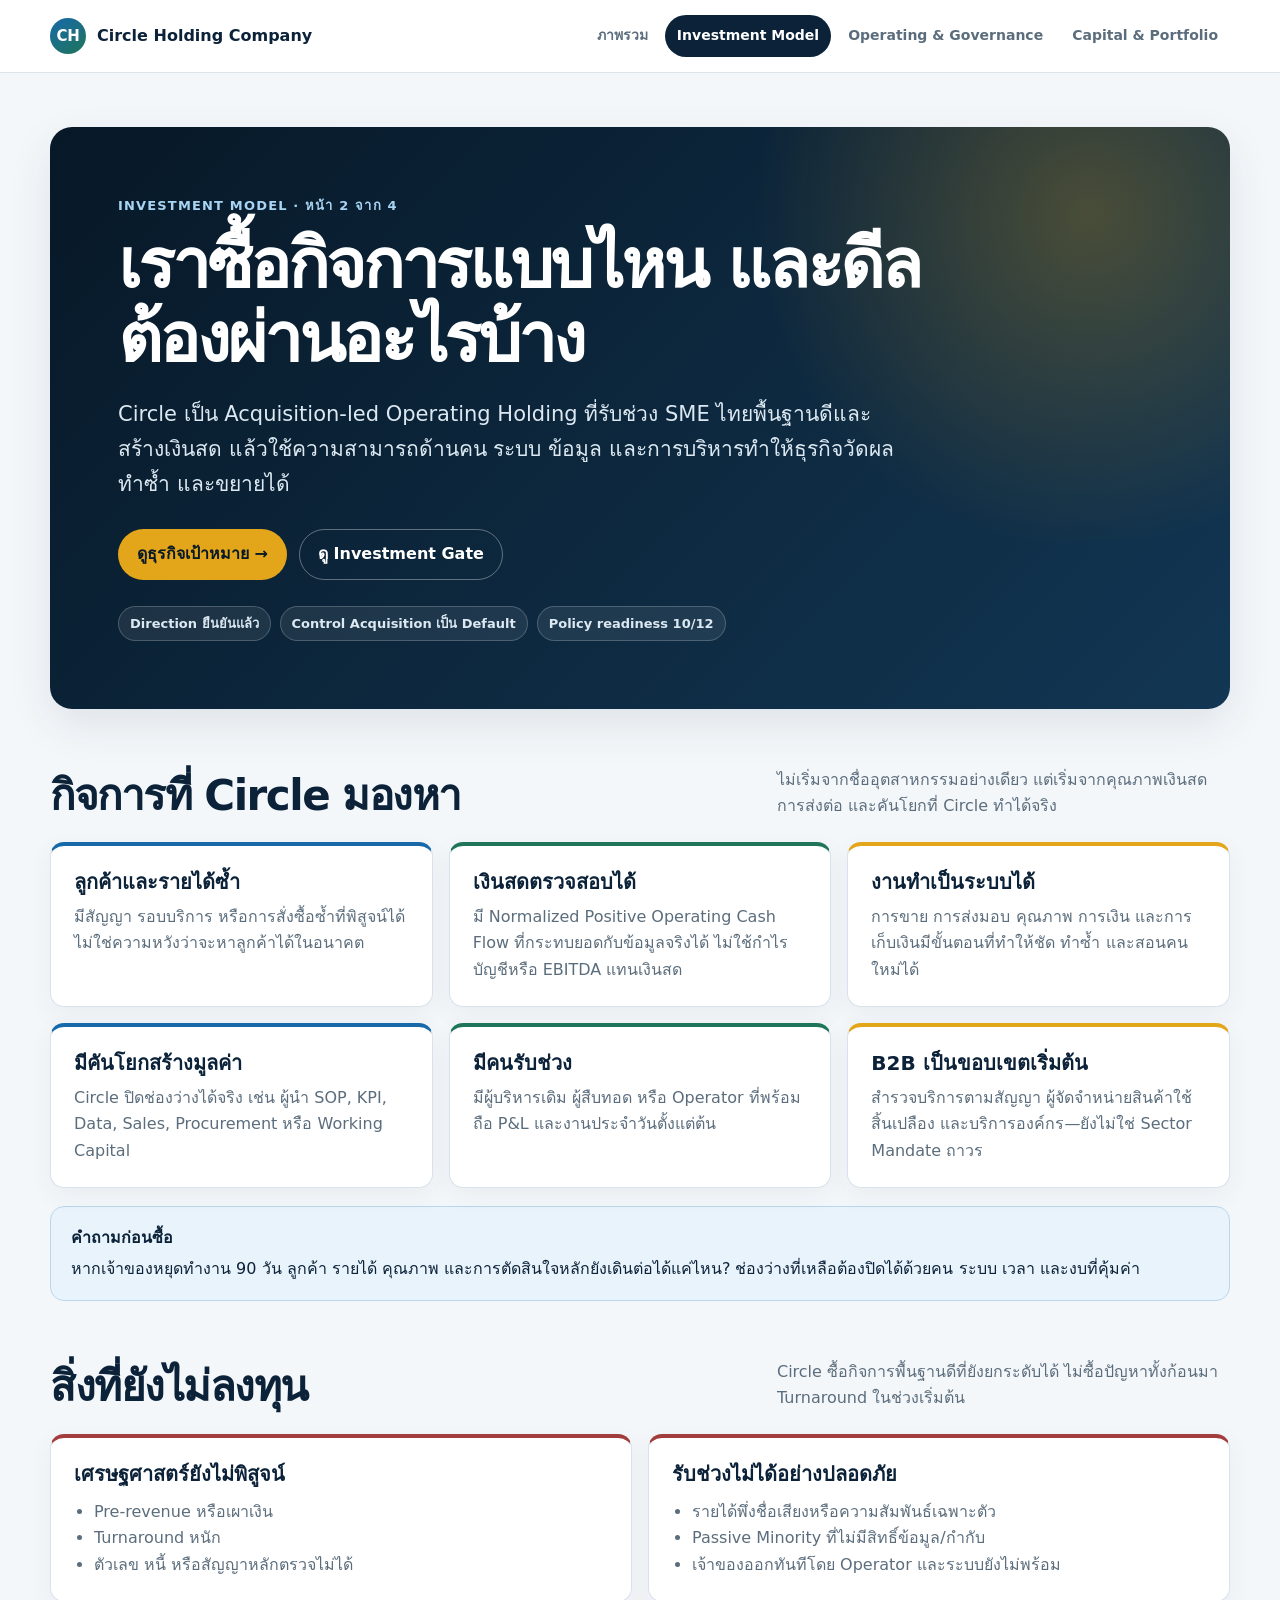
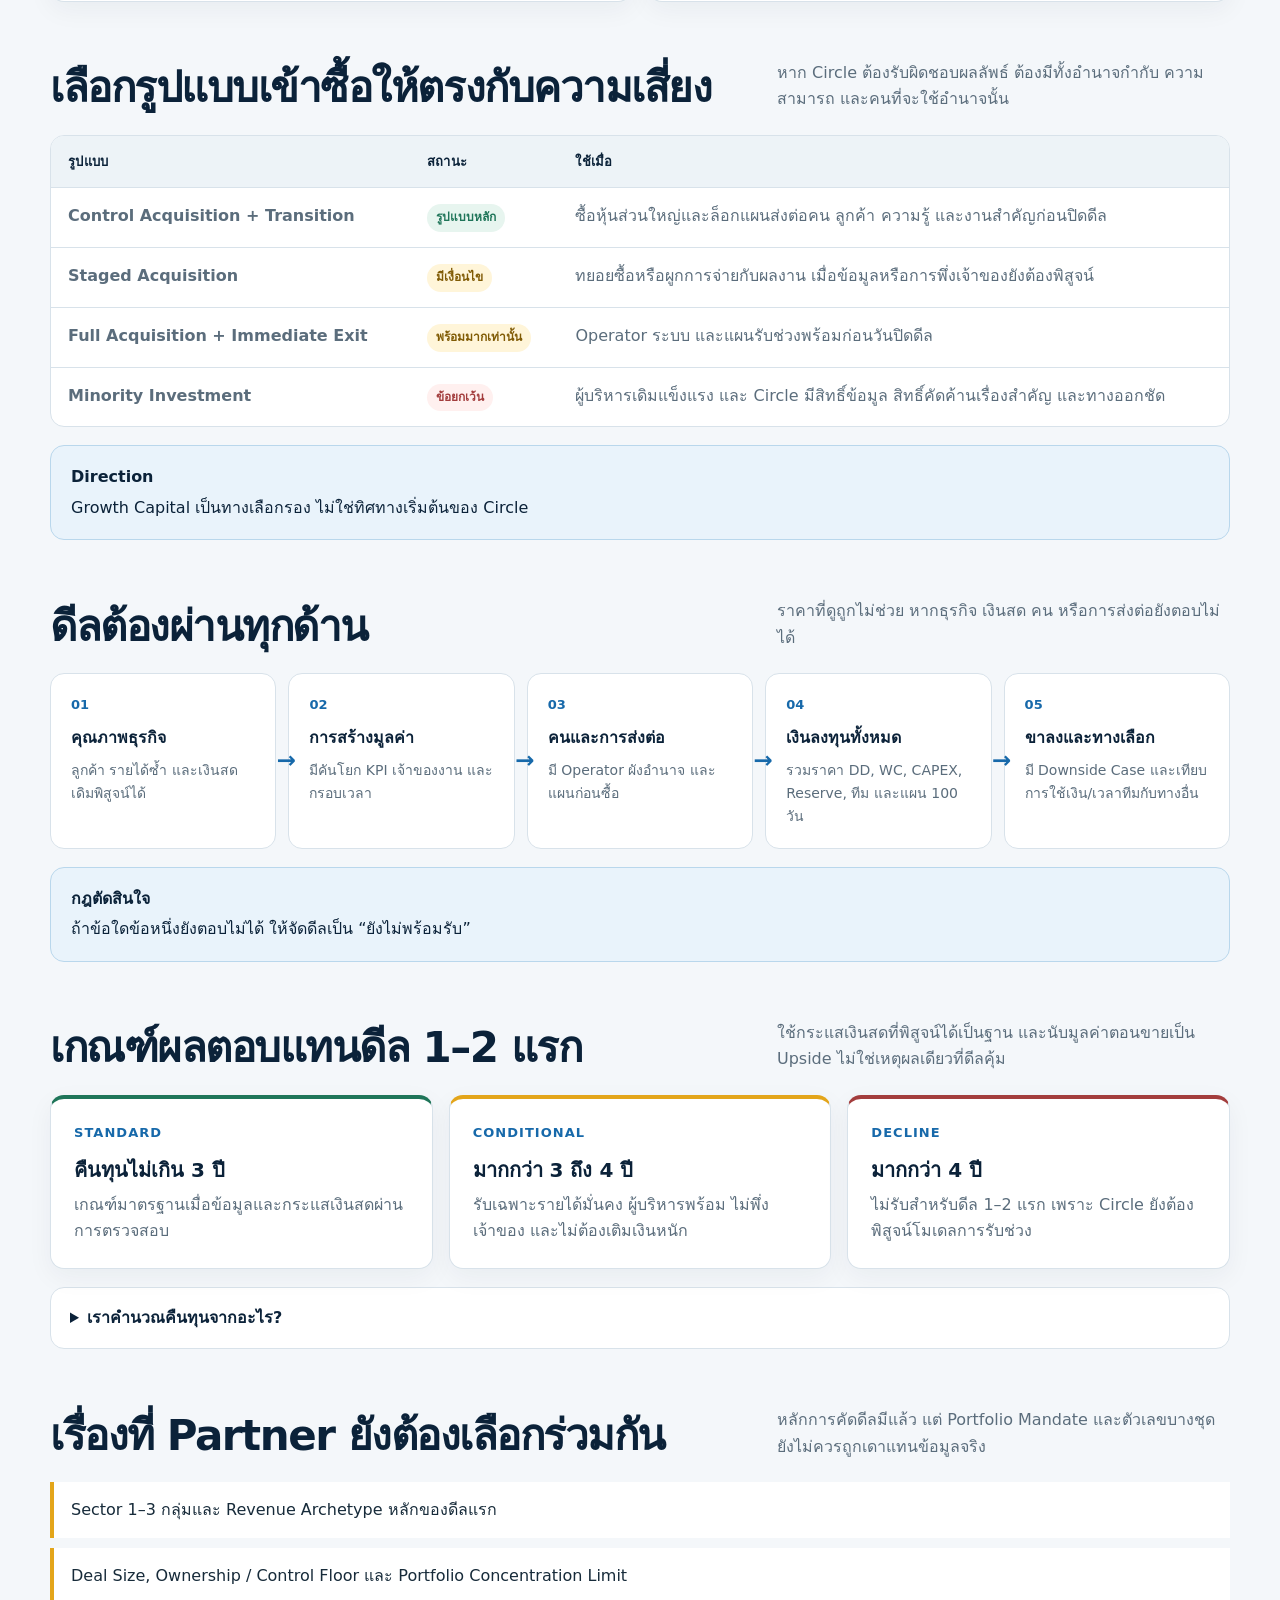
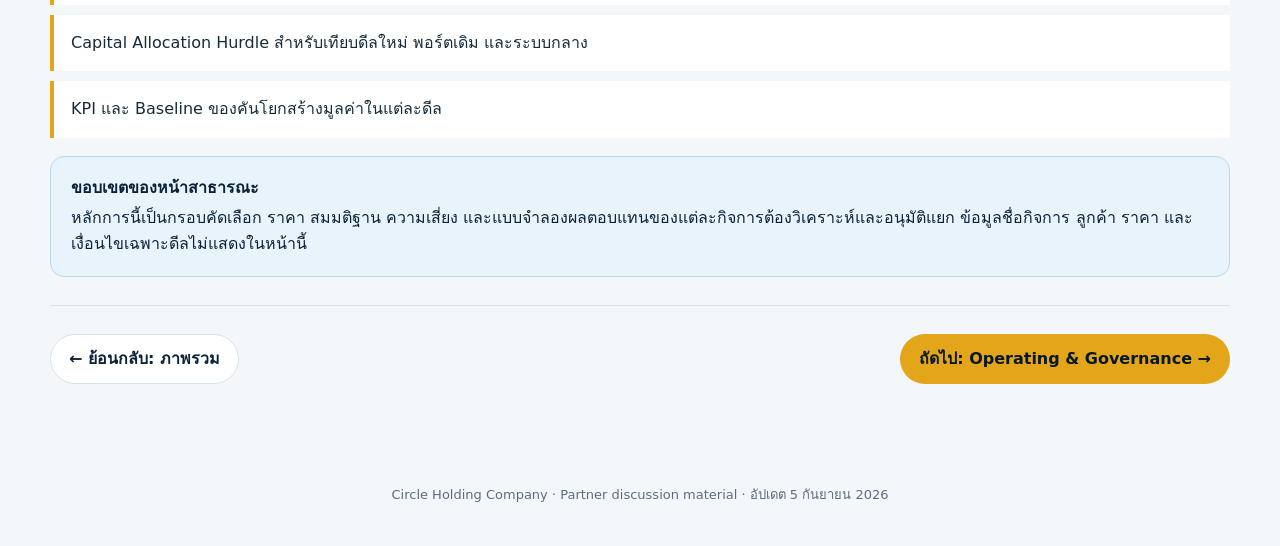
==== investment-model.html @ 7257b2d4 "Split partner blueprint into focused pages" ====
<!doctype html>
<html lang="th">
<head>
  <meta charset="utf-8">
  <meta name="viewport" content="width=device-width, initial-scale=1">
  <meta name="description" content="ธุรกิจเป้าหมาย รูปแบบเข้าซื้อ และ Investment Gate ของ Circle Holding Company">
  <title>Investment Model — Circle Holding Company</title>
  <link rel="stylesheet" href="styles.css">
</head>
<body>
  <header class="site-header">
    <div class="nav-wrap">
      <a class="brand" href="index.html" aria-label="Circle Holding Company — หน้าแรก"><span class="brand-mark" aria-hidden="true">CH</span><span>Circle Holding Company</span></a>
      <nav class="site-nav" aria-label="หัวข้อ Partner Blueprint">
        <a class="nav-link" href="index.html">ภาพรวม</a>
        <a class="nav-link" href="investment-model.html" aria-current="page">Investment Model</a>
        <a class="nav-link" href="operating-governance.html">Operating &amp; Governance</a>
        <a class="nav-link" href="capital-portfolio.html">Capital &amp; Portfolio</a>
      </nav>
    </div>
  </header>

  <main class="page-shell">
    <section class="hero">
      <p class="eyebrow">Investment Model · หน้า 2 จาก 4</p>
      <h1>เราซื้อกิจการแบบไหน และดีลต้องผ่านอะไรบ้าง</h1>
      <p class="hero-copy">Circle เป็น Acquisition-led Operating Holding ที่รับช่วง SME ไทยพื้นฐานดีและสร้างเงินสด แล้วใช้ความสามารถด้านคน ระบบ ข้อมูล และการบริหารทำให้ธุรกิจวัดผล ทำซ้ำ และขยายได้</p>
      <div class="hero-actions"><a class="button" href="#target">ดูธุรกิจเป้าหมาย →</a><a class="button secondary" href="#investment-gate">ดู Investment Gate</a></div>
      <div class="status-row"><span class="pill">Direction ยืนยันแล้ว</span><span class="pill">Control Acquisition เป็น Default</span><span class="pill">Policy readiness 10/12</span></div>
    </section>

    <section class="section" id="target" aria-labelledby="target-title">
      <div class="section-heading"><h2 id="target-title">กิจการที่ Circle มองหา</h2><p>ไม่เริ่มจากชื่ออุตสาหกรรมอย่างเดียว แต่เริ่มจากคุณภาพเงินสด การส่งต่อ และคันโยกที่ Circle ทำได้จริง</p></div>
      <div class="grid three">
        <article class="card blue"><h3>ลูกค้าและรายได้ซ้ำ</h3><p>มีสัญญา รอบบริการ หรือการสั่งซื้อซ้ำที่พิสูจน์ได้ ไม่ใช่ความหวังว่าจะหาลูกค้าได้ในอนาคต</p></article>
        <article class="card green"><h3>เงินสดตรวจสอบได้</h3><p>มี Normalized Positive Operating Cash Flow ที่กระทบยอดกับข้อมูลจริงได้ ไม่ใช้กำไรบัญชีหรือ EBITDA แทนเงินสด</p></article>
        <article class="card accent"><h3>งานทำเป็นระบบได้</h3><p>การขาย การส่งมอบ คุณภาพ การเงิน และการเก็บเงินมีขั้นตอนที่ทำให้ชัด ทำซ้ำ และสอนคนใหม่ได้</p></article>
        <article class="card blue"><h3>มีคันโยกสร้างมูลค่า</h3><p>Circle ปิดช่องว่างได้จริง เช่น ผู้นำ SOP, KPI, Data, Sales, Procurement หรือ Working Capital</p></article>
        <article class="card green"><h3>มีคนรับช่วง</h3><p>มีผู้บริหารเดิม ผู้สืบทอด หรือ Operator ที่พร้อมถือ P&amp;L และงานประจำวันตั้งแต่ต้น</p></article>
        <article class="card accent"><h3>B2B เป็นขอบเขตเริ่มต้น</h3><p>สำรวจบริการตามสัญญา ผู้จัดจำหน่ายสินค้าใช้สิ้นเปลือง และบริการองค์กร—ยังไม่ใช่ Sector Mandate ถาวร</p></article>
      </div>
      <div class="callout"><strong>คำถามก่อนซื้อ</strong>หากเจ้าของหยุดทำงาน 90 วัน ลูกค้า รายได้ คุณภาพ และการตัดสินใจหลักยังเดินต่อได้แค่ไหน? ช่องว่างที่เหลือต้องปิดได้ด้วยคน ระบบ เวลา และงบที่คุ้มค่า</div>
    </section>

    <section class="section" aria-labelledby="exclusions-title">
      <div class="section-heading"><h2 id="exclusions-title">สิ่งที่ยังไม่ลงทุน</h2><p>Circle ซื้อกิจการพื้นฐานดีที่ยังยกระดับได้ ไม่ซื้อปัญหาทั้งก้อนมา Turnaround ในช่วงเริ่มต้น</p></div>
      <div class="grid two">
        <article class="card danger"><h3>เศรษฐศาสตร์ยังไม่พิสูจน์</h3><ul><li>Pre-revenue หรือเผาเงิน</li><li>Turnaround หนัก</li><li>ตัวเลข หนี้ หรือสัญญาหลักตรวจไม่ได้</li></ul></article>
        <article class="card danger"><h3>รับช่วงไม่ได้อย่างปลอดภัย</h3><ul><li>รายได้พึ่งชื่อเสียงหรือความสัมพันธ์เฉพาะตัว</li><li>Passive Minority ที่ไม่มีสิทธิ์ข้อมูล/กำกับ</li><li>เจ้าของออกทันทีโดย Operator และระบบยังไม่พร้อม</li></ul></article>
      </div>
    </section>

    <section class="section" aria-labelledby="entry-title">
      <div class="section-heading"><h2 id="entry-title">เลือกรูปแบบเข้าซื้อให้ตรงกับความเสี่ยง</h2><p>หาก Circle ต้องรับผิดชอบผลลัพธ์ ต้องมีทั้งอำนาจกำกับ ความสามารถ และคนที่จะใช้อำนาจนั้น</p></div>
      <div class="table-wrap">
        <table>
          <thead><tr><th>รูปแบบ</th><th>สถานะ</th><th>ใช้เมื่อ</th></tr></thead>
          <tbody>
            <tr><td><strong>Control Acquisition + Transition</strong></td><td><span class="tag confirmed">รูปแบบหลัก</span></td><td>ซื้อหุ้นส่วนใหญ่และล็อกแผนส่งต่อคน ลูกค้า ความรู้ และงานสำคัญก่อนปิดดีล</td></tr>
            <tr><td><strong>Staged Acquisition</strong></td><td><span class="tag working">มีเงื่อนไข</span></td><td>ทยอยซื้อหรือผูกการจ่ายกับผลงาน เมื่อข้อมูลหรือการพึ่งเจ้าของยังต้องพิสูจน์</td></tr>
            <tr><td><strong>Full Acquisition + Immediate Exit</strong></td><td><span class="tag working">พร้อมมากเท่านั้น</span></td><td>Operator ระบบ และแผนรับช่วงพร้อมก่อนวันปิดดีล</td></tr>
            <tr><td><strong>Minority Investment</strong></td><td><span class="tag open">ข้อยกเว้น</span></td><td>ผู้บริหารเดิมแข็งแรง และ Circle มีสิทธิ์ข้อมูล สิทธิ์คัดค้านเรื่องสำคัญ และทางออกชัด</td></tr>
          </tbody>
        </table>
      </div>
      <div class="callout"><strong>Direction</strong>Growth Capital เป็นทางเลือกรอง ไม่ใช่ทิศทางเริ่มต้นของ Circle</div>
    </section>

    <section class="section" id="investment-gate" aria-labelledby="gate-title">
      <div class="section-heading"><h2 id="gate-title">ดีลต้องผ่านทุกด้าน</h2><p>ราคาที่ดูถูกไม่ช่วย หากธุรกิจ เงินสด คน หรือการส่งต่อยังตอบไม่ได้</p></div>
      <div class="flow">
        <div class="flow-step"><strong>คุณภาพธุรกิจ</strong><span>ลูกค้า รายได้ซ้ำ และเงินสดเดิมพิสูจน์ได้</span></div>
        <div class="flow-step"><strong>การสร้างมูลค่า</strong><span>มีคันโยก KPI เจ้าของงาน และกรอบเวลา</span></div>
        <div class="flow-step"><strong>คนและการส่งต่อ</strong><span>มี Operator ผังอำนาจ และแผนก่อนซื้อ</span></div>
        <div class="flow-step"><strong>เงินลงทุนทั้งหมด</strong><span>รวมราคา DD, WC, CAPEX, Reserve, ทีม และแผน 100 วัน</span></div>
        <div class="flow-step"><strong>ขาลงและทางเลือก</strong><span>มี Downside Case และเทียบการใช้เงิน/เวลาทีมกับทางอื่น</span></div>
      </div>
      <div class="callout"><strong>กฎตัดสินใจ</strong>ถ้าข้อใดข้อหนึ่งยังตอบไม่ได้ ให้จัดดีลเป็น “ยังไม่พร้อมรับ”</div>
    </section>

    <section class="section" aria-labelledby="return-title">
      <div class="section-heading"><h2 id="return-title">เกณฑ์ผลตอบแทนดีล 1–2 แรก</h2><p>ใช้กระแสเงินสดที่พิสูจน์ได้เป็นฐาน และนับมูลค่าตอนขายเป็น Upside ไม่ใช่เหตุผลเดียวที่ดีลคุ้ม</p></div>
      <div class="grid three">
        <article class="card green"><span class="card-number">STANDARD</span><h3>คืนทุนไม่เกิน 3 ปี</h3><p>เกณฑ์มาตรฐานเมื่อข้อมูลและกระแสเงินสดผ่านการตรวจสอบ</p></article>
        <article class="card accent"><span class="card-number">CONDITIONAL</span><h3>มากกว่า 3 ถึง 4 ปี</h3><p>รับเฉพาะรายได้มั่นคง ผู้บริหารพร้อม ไม่พึ่งเจ้าของ และไม่ต้องเติมเงินหนัก</p></article>
        <article class="card danger"><span class="card-number">DECLINE</span><h3>มากกว่า 4 ปี</h3><p>ไม่รับสำหรับดีล 1–2 แรก เพราะ Circle ยังต้องพิสูจน์โมเดลการรับช่วง</p></article>
      </div>
      <details><summary>เราคำนวณคืนทุนจากอะไร?</summary><p><strong>Equity Invested Capital</strong> คือเงินสดทั้งหมดที่ Circle ต้องใส่ ไม่ใช่เฉพาะราคาหุ้น โดยรวมค่า DD/ปิดดีล Working Capital, Catch-up CAPEX, แผน 100 วัน ต้นทุนทีม Operating Reserve และ Equity ที่ใช้จัดการหนี้ โดยไม่นับหนี้ใหม่เป็น Equity ซ้ำ</p><p><strong>Cash to Equity for Payback</strong> คือเงินสดยั่งยืนหลัง OPEX ภาษี Debt Service, Working Capital, Maintenance CAPEX และการเติม Reserve ตาม Policy ระยะคืนทุนคือปีที่กระแสเงินสดสะสมคืน Equity Invested Capital ครบ</p></details>
    </section>

    <section class="section" aria-labelledby="status-title">
      <div class="section-heading"><h2 id="status-title">เรื่องที่ Partner ยังต้องเลือกร่วมกัน</h2><p>หลักการคัดดีลมีแล้ว แต่ Portfolio Mandate และตัวเลขบางชุดยังไม่ควรถูกเดาแทนข้อมูลจริง</p></div>
      <ul class="decision-list">
        <li>Sector 1–3 กลุ่มและ Revenue Archetype หลักของดีลแรก</li>
        <li>Deal Size, Ownership / Control Floor และ Portfolio Concentration Limit</li>
        <li>Capital Allocation Hurdle สำหรับเทียบดีลใหม่ พอร์ตเดิม และระบบกลาง</li>
        <li>KPI และ Baseline ของคันโยกสร้างมูลค่าในแต่ละดีล</li>
      </ul>
    </section>

    <aside class="callout"><strong>ขอบเขตของหน้าสาธารณะ</strong>หลักการนี้เป็นกรอบคัดเลือก ราคา สมมติฐาน ความเสี่ยง และแบบจำลองผลตอบแทนของแต่ละกิจการต้องวิเคราะห์และอนุมัติแยก ข้อมูลชื่อกิจการ ลูกค้า ราคา และเงื่อนไขเฉพาะดีลไม่แสดงในหน้านี้</aside>

    <nav class="page-actions" aria-label="เปลี่ยนหน้า"><a class="button ghost" href="index.html">← ย้อนกลับ: ภาพรวม</a><a class="button" href="operating-governance.html">ถัดไป: Operating &amp; Governance →</a></nav>
  </main>

  <footer class="site-footer">Circle Holding Company · Partner discussion material · อัปเดต 5 กันยายน 2026</footer>
</body>
</html>
---- styles.css ----
:root {
  color-scheme: light;
  --navy-950: #071827;
  --navy-900: #0b2239;
  --navy-800: #123653;
  --blue-700: #1769aa;
  --blue-100: #e9f3fb;
  --gold-500: #e3a51a;
  --gold-100: #fff5d9;
  --green-700: #1f7559;
  --green-100: #e7f5ef;
  --red-700: #a33d3d;
  --red-100: #fff0ef;
  --ink: #172b3a;
  --muted: #5b6d7c;
  --line: #d8e2ea;
  --surface: #ffffff;
  --surface-soft: #f4f7fa;
  --shadow: 0 16px 45px rgba(8, 34, 57, 0.09);
  --radius-lg: 22px;
  --radius-md: 14px;
}

* { box-sizing: border-box; }

html { scroll-behavior: smooth; }

body {
  margin: 0;
  color: var(--ink);
  background: var(--surface-soft);
  font-family: Inter, ui-sans-serif, system-ui, -apple-system, BlinkMacSystemFont, "Segoe UI", sans-serif;
  line-height: 1.65;
}

a { color: inherit; }

a:focus-visible {
  outline: 3px solid var(--gold-500);
  outline-offset: 3px;
}

.site-header {
  position: sticky;
  top: 0;
  z-index: 20;
  border-bottom: 1px solid rgba(216, 226, 234, 0.92);
  background: rgba(255, 255, 255, 0.95);
  backdrop-filter: blur(14px);
}

.nav-wrap {
  display: flex;
  align-items: center;
  justify-content: space-between;
  gap: 24px;
  width: min(1180px, calc(100% - 36px));
  margin: 0 auto;
  min-height: 72px;
}

.brand {
  display: inline-flex;
  align-items: center;
  gap: 11px;
  min-width: max-content;
  color: var(--navy-900);
  font-weight: 800;
  text-decoration: none;
}

.brand-mark {
  display: grid;
  width: 36px;
  height: 36px;
  place-items: center;
  border-radius: 50%;
  color: #fff;
  background: linear-gradient(145deg, var(--blue-700), var(--green-700));
  font-size: 15px;
  letter-spacing: -0.02em;
}

.site-nav {
  display: flex;
  align-items: center;
  gap: 5px;
  overflow-x: auto;
  scrollbar-width: none;
}

.site-nav::-webkit-scrollbar { display: none; }

.nav-link {
  padding: 9px 12px;
  border-radius: 999px;
  color: var(--muted);
  font-size: 14px;
  font-weight: 700;
  text-decoration: none;
  white-space: nowrap;
}

.nav-link:hover { color: var(--navy-900); background: var(--blue-100); }
.nav-link[aria-current="page"] { color: #fff; background: var(--navy-900); }

.page-shell {
  width: min(1180px, calc(100% - 36px));
  margin: 0 auto;
  padding: 54px 0 72px;
}

.hero {
  position: relative;
  overflow: hidden;
  padding: clamp(32px, 6vw, 68px);
  border-radius: var(--radius-lg);
  color: #fff;
  background:
    radial-gradient(circle at 88% 15%, rgba(227, 165, 26, 0.28), transparent 29%),
    linear-gradient(135deg, var(--navy-950), var(--navy-800));
  box-shadow: var(--shadow);
}

.eyebrow {
  margin: 0 0 12px;
  color: #a9d5f4;
  font-size: 13px;
  font-weight: 800;
  letter-spacing: 0.09em;
  text-transform: uppercase;
}

.hero h1 {
  max-width: 880px;
  margin: 0;
  font-size: clamp(34px, 6vw, 68px);
  line-height: 1.08;
  letter-spacing: -0.045em;
}

.hero-copy {
  max-width: 790px;
  margin: 22px 0 0;
  color: #dce9f2;
  font-size: clamp(17px, 2vw, 21px);
}

.hero-actions,
.page-actions {
  display: flex;
  flex-wrap: wrap;
  gap: 12px;
  margin-top: 28px;
}

.button {
  display: inline-flex;
  align-items: center;
  justify-content: center;
  min-height: 46px;
  padding: 11px 18px;
  border: 1px solid transparent;
  border-radius: 999px;
  background: var(--gold-500);
  color: var(--navy-950);
  font-weight: 800;
  text-decoration: none;
}

.button:hover { filter: brightness(1.04); }
.button.secondary { border-color: rgba(255, 255, 255, 0.35); color: #fff; background: transparent; }
.button.ghost { border-color: var(--line); color: var(--navy-900); background: #fff; }

.status-row {
  display: flex;
  flex-wrap: wrap;
  gap: 9px;
  margin-top: 26px;
}

.pill {
  display: inline-flex;
  align-items: center;
  min-height: 34px;
  padding: 6px 11px;
  border: 1px solid rgba(255, 255, 255, 0.2);
  border-radius: 999px;
  color: #dce9f2;
  background: rgba(255, 255, 255, 0.08);
  font-size: 13px;
  font-weight: 700;
}

.section { margin-top: 58px; }

.section-heading {
  display: grid;
  grid-template-columns: minmax(0, 1fr) minmax(260px, 0.65fr);
  gap: 30px;
  align-items: end;
  margin-bottom: 22px;
}

.section-heading h2 {
  margin: 0;
  color: var(--navy-900);
  font-size: clamp(27px, 4vw, 42px);
  line-height: 1.15;
  letter-spacing: -0.035em;
}

.section-heading p { margin: 0; color: var(--muted); }

.grid { display: grid; gap: 16px; }
.grid.two { grid-template-columns: repeat(2, minmax(0, 1fr)); }
.grid.three { grid-template-columns: repeat(3, minmax(0, 1fr)); }
.grid.four { grid-template-columns: repeat(4, minmax(0, 1fr)); }

.card {
  padding: 23px;
  border: 1px solid var(--line);
  border-radius: var(--radius-md);
  background: var(--surface);
  box-shadow: 0 8px 26px rgba(8, 34, 57, 0.05);
}

.card h3 { margin: 0 0 9px; color: var(--navy-900); font-size: 20px; line-height: 1.3; }
.card p { margin: 0; color: var(--muted); }
.card p + p { margin-top: 10px; }
.card ul { margin: 12px 0 0; padding-left: 20px; color: var(--muted); }
.card.accent { border-top: 4px solid var(--gold-500); }
.card.blue { border-top: 4px solid var(--blue-700); }
.card.green { border-top: 4px solid var(--green-700); }
.card.danger { border-top: 4px solid var(--red-700); }

.card-link {
  display: block;
  transition: transform 150ms ease, box-shadow 150ms ease;
  text-decoration: none;
}

.card-link:hover { transform: translateY(-3px); box-shadow: var(--shadow); }
.card-number { display: block; margin-bottom: 14px; color: var(--blue-700); font-size: 13px; font-weight: 900; letter-spacing: 0.08em; }
.card-link .link-label { display: inline-block; margin-top: 18px; color: var(--blue-700); font-weight: 800; }

.north-star {
  padding: clamp(26px, 4vw, 42px);
  border-left: 6px solid var(--gold-500);
  border-radius: 0 var(--radius-lg) var(--radius-lg) 0;
  color: var(--navy-900);
  background: var(--gold-100);
  font-size: clamp(21px, 3vw, 30px);
  font-weight: 800;
  line-height: 1.4;
}

.table-wrap {
  overflow-x: auto;
  border: 1px solid var(--line);
  border-radius: var(--radius-md);
  background: #fff;
}

table { width: 100%; border-collapse: collapse; min-width: 700px; }
th, td { padding: 15px 17px; border-bottom: 1px solid var(--line); text-align: left; vertical-align: top; }
th { color: var(--navy-900); background: #edf3f7; font-size: 13px; letter-spacing: 0.02em; }
td { color: var(--muted); }
tr:last-child td { border-bottom: 0; }

.tag {
  display: inline-flex;
  padding: 4px 9px;
  border-radius: 999px;
  font-size: 12px;
  font-weight: 800;
  white-space: nowrap;
}

.tag.confirmed { color: var(--green-700); background: var(--green-100); }
.tag.working { color: #805b05; background: var(--gold-100); }
.tag.open { color: var(--red-700); background: var(--red-100); }

.flow {
  display: grid;
  grid-template-columns: repeat(5, minmax(0, 1fr));
  gap: 12px;
  align-items: stretch;
  counter-reset: flow;
}

.flow.three-steps { grid-template-columns: repeat(3, minmax(0, 1fr)); }
.flow.four-steps { grid-template-columns: repeat(4, minmax(0, 1fr)); }
.flow.seven-steps { grid-template-columns: repeat(7, minmax(145px, 1fr)); overflow-x: auto; padding: 4px 4px 22px; }

.flow-step {
  position: relative;
  min-height: 144px;
  padding: 20px;
  border: 1px solid var(--line);
  border-radius: var(--radius-md);
  background: #fff;
}

.flow-step::before {
  counter-increment: flow;
  content: counter(flow, decimal-leading-zero);
  display: block;
  margin-bottom: 10px;
  color: var(--blue-700);
  font-size: 13px;
  font-weight: 900;
}

.flow-step::after {
  content: "→";
  position: absolute;
  top: 50%;
  right: -11px;
  z-index: 2;
  transform: translate(50%, -50%);
  color: var(--blue-700);
  font-size: 23px;
  font-weight: 900;
}

.flow-step:last-child::after { display: none; }
.flow-step strong { display: block; color: var(--navy-900); }
.flow-step span { display: block; margin-top: 7px; color: var(--muted); font-size: 14px; }

.callout {
  margin-top: 18px;
  padding: 18px 20px;
  border: 1px solid #b9d7ec;
  border-radius: var(--radius-md);
  color: var(--navy-900);
  background: var(--blue-100);
}

.callout strong { display: block; margin-bottom: 4px; }

.formula {
  margin-top: 16px;
  padding: 16px 18px;
  border-radius: 12px;
  color: #eef7ff;
  background: var(--navy-900);
  font-family: ui-monospace, SFMono-Regular, Menlo, Consolas, monospace;
  font-size: 14px;
  line-height: 1.55;
}

.check-list {
  display: grid;
  grid-template-columns: repeat(2, minmax(0, 1fr));
  gap: 10px;
  margin: 15px 0 0;
  padding: 0;
  list-style: none;
}

.check-list li {
  position: relative;
  padding: 14px 16px 14px 43px;
  border: 1px solid var(--line);
  border-radius: 12px;
  color: var(--muted);
  background: #fff;
}

.check-list li::before {
  content: "✓";
  position: absolute;
  top: 13px;
  left: 15px;
  display: grid;
  width: 20px;
  height: 20px;
  place-items: center;
  border-radius: 50%;
  color: #fff;
  background: var(--green-700);
  font-size: 12px;
  font-weight: 900;
}

details {
  margin-top: 18px;
  padding: 17px 19px;
  border: 1px solid var(--line);
  border-radius: var(--radius-md);
  background: #fff;
}

summary { cursor: pointer; color: var(--navy-900); font-weight: 800; }
details p { color: var(--muted); }

.decision-list { display: grid; gap: 10px; margin: 0; padding: 0; list-style: none; }
.decision-list li { padding: 15px 17px; border-left: 4px solid var(--gold-500); background: #fff; }

.page-actions {
  justify-content: space-between;
  padding-top: 28px;
  border-top: 1px solid var(--line);
}

.site-footer {
  padding: 28px 18px 40px;
  color: var(--muted);
  text-align: center;
  font-size: 13px;
}

@media (max-width: 960px) {
  .nav-wrap { align-items: flex-start; flex-direction: column; gap: 8px; padding: 13px 0; }
  .site-nav { width: 100%; padding-bottom: 2px; }
  .section-heading { grid-template-columns: 1fr; gap: 10px; }
  .grid.four, .grid.three { grid-template-columns: repeat(2, minmax(0, 1fr)); }
  .flow, .flow.three-steps, .flow.four-steps, .flow.seven-steps { grid-template-columns: 1fr; overflow: visible; padding: 0; }
  .flow-step { min-height: auto; }
  .flow-step::after { top: auto; right: 50%; bottom: -20px; transform: translate(50%, 50%) rotate(90deg); }
}

@media (max-width: 640px) {
  .site-nav {
    display: grid;
    grid-template-columns: repeat(2, minmax(0, 1fr));
    gap: 6px;
    overflow: visible;
  }
  .nav-link {
    padding: 8px 9px;
    text-align: center;
    white-space: normal;
  }
  .page-shell { width: min(100% - 24px, 1180px); padding-top: 24px; }
  .hero { padding: 30px 22px; }
  .hero h1 { font-size: 36px; }
  .grid.two, .grid.three, .grid.four { grid-template-columns: 1fr; }
  .check-list { grid-template-columns: 1fr; }
  .card { padding: 19px; }
  .page-actions { align-items: stretch; flex-direction: column; }
  .page-actions .button { width: 100%; }
}

@media (prefers-reduced-motion: reduce) {
  html { scroll-behavior: auto; }
  .card-link { transition: none; }
}

@media print {
  .site-header, .hero-actions, .page-actions { display: none; }
  body { background: #fff; }
  .page-shell { width: 100%; padding: 0; }
  .hero { color: var(--ink); background: #fff; box-shadow: none; border: 1px solid var(--line); }
  .hero-copy, .eyebrow { color: var(--muted); }
  .card, .table-wrap { break-inside: avoid; box-shadow: none; }
}
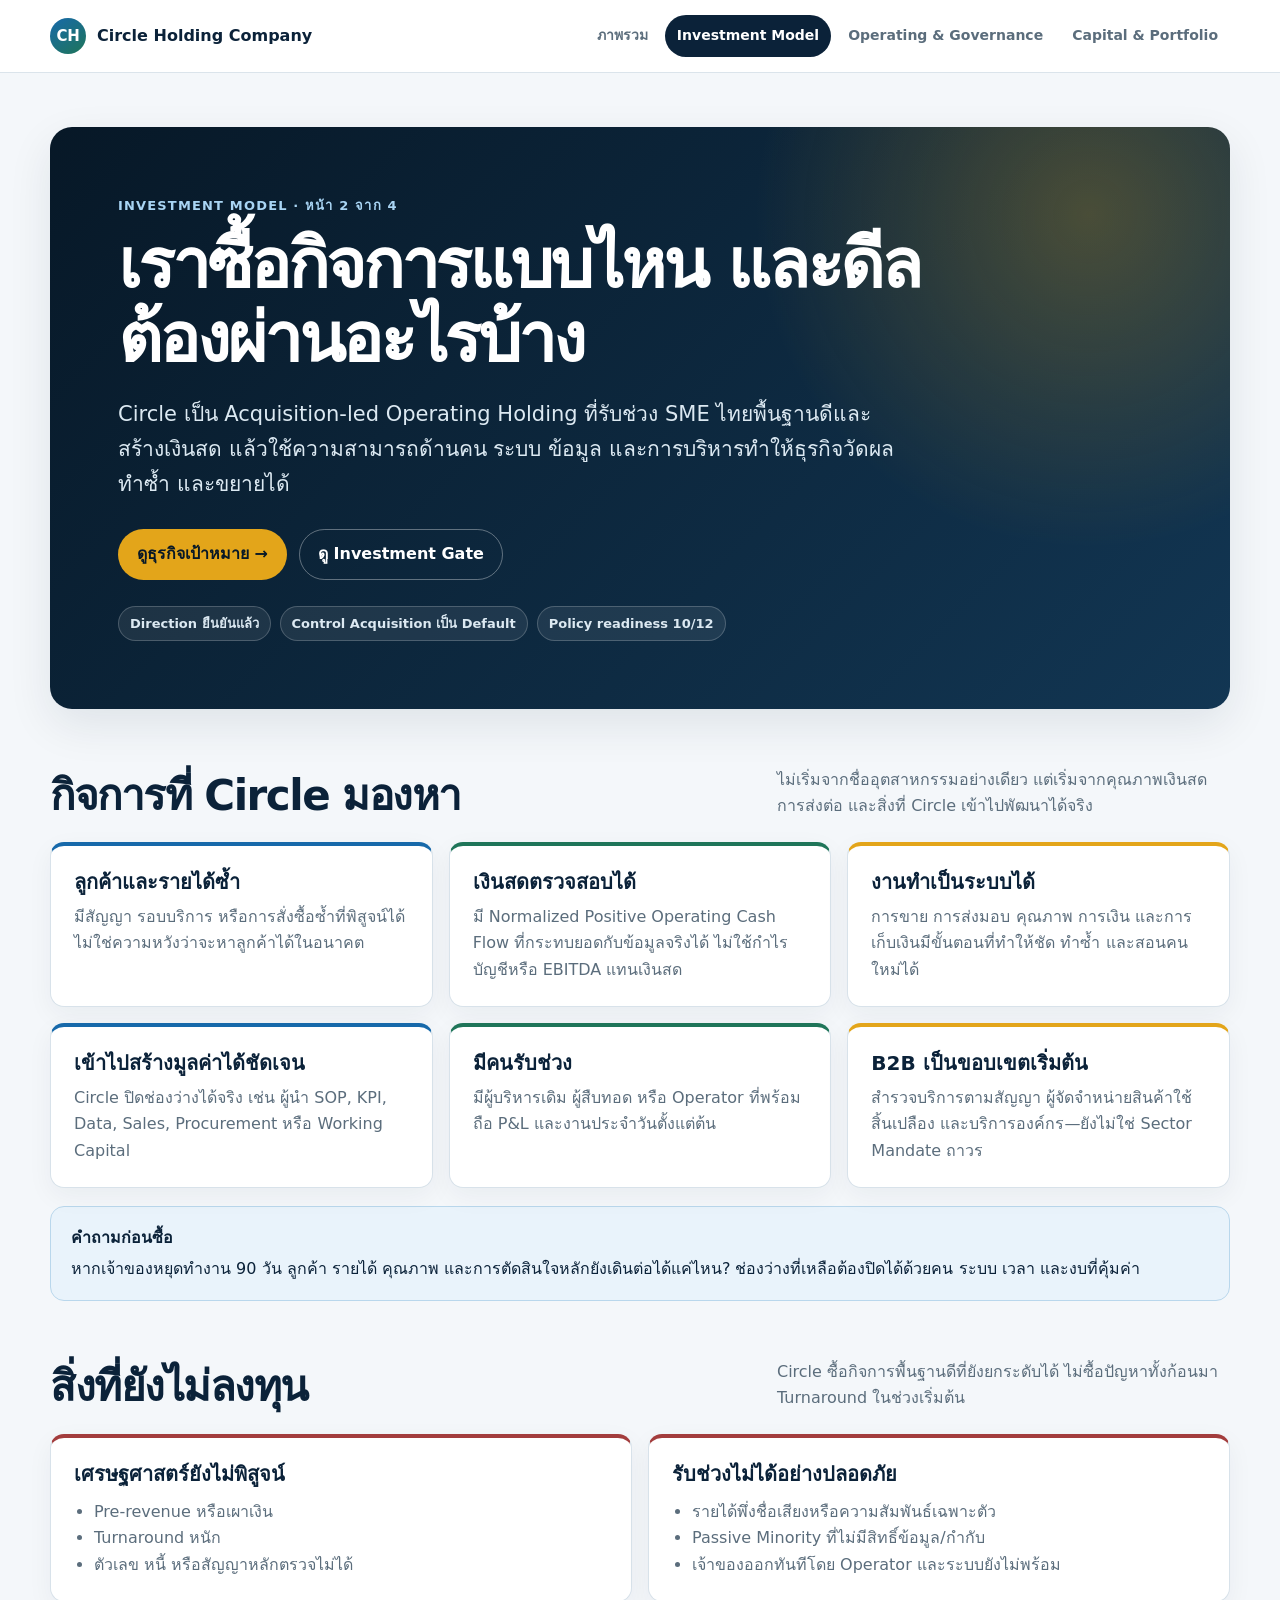
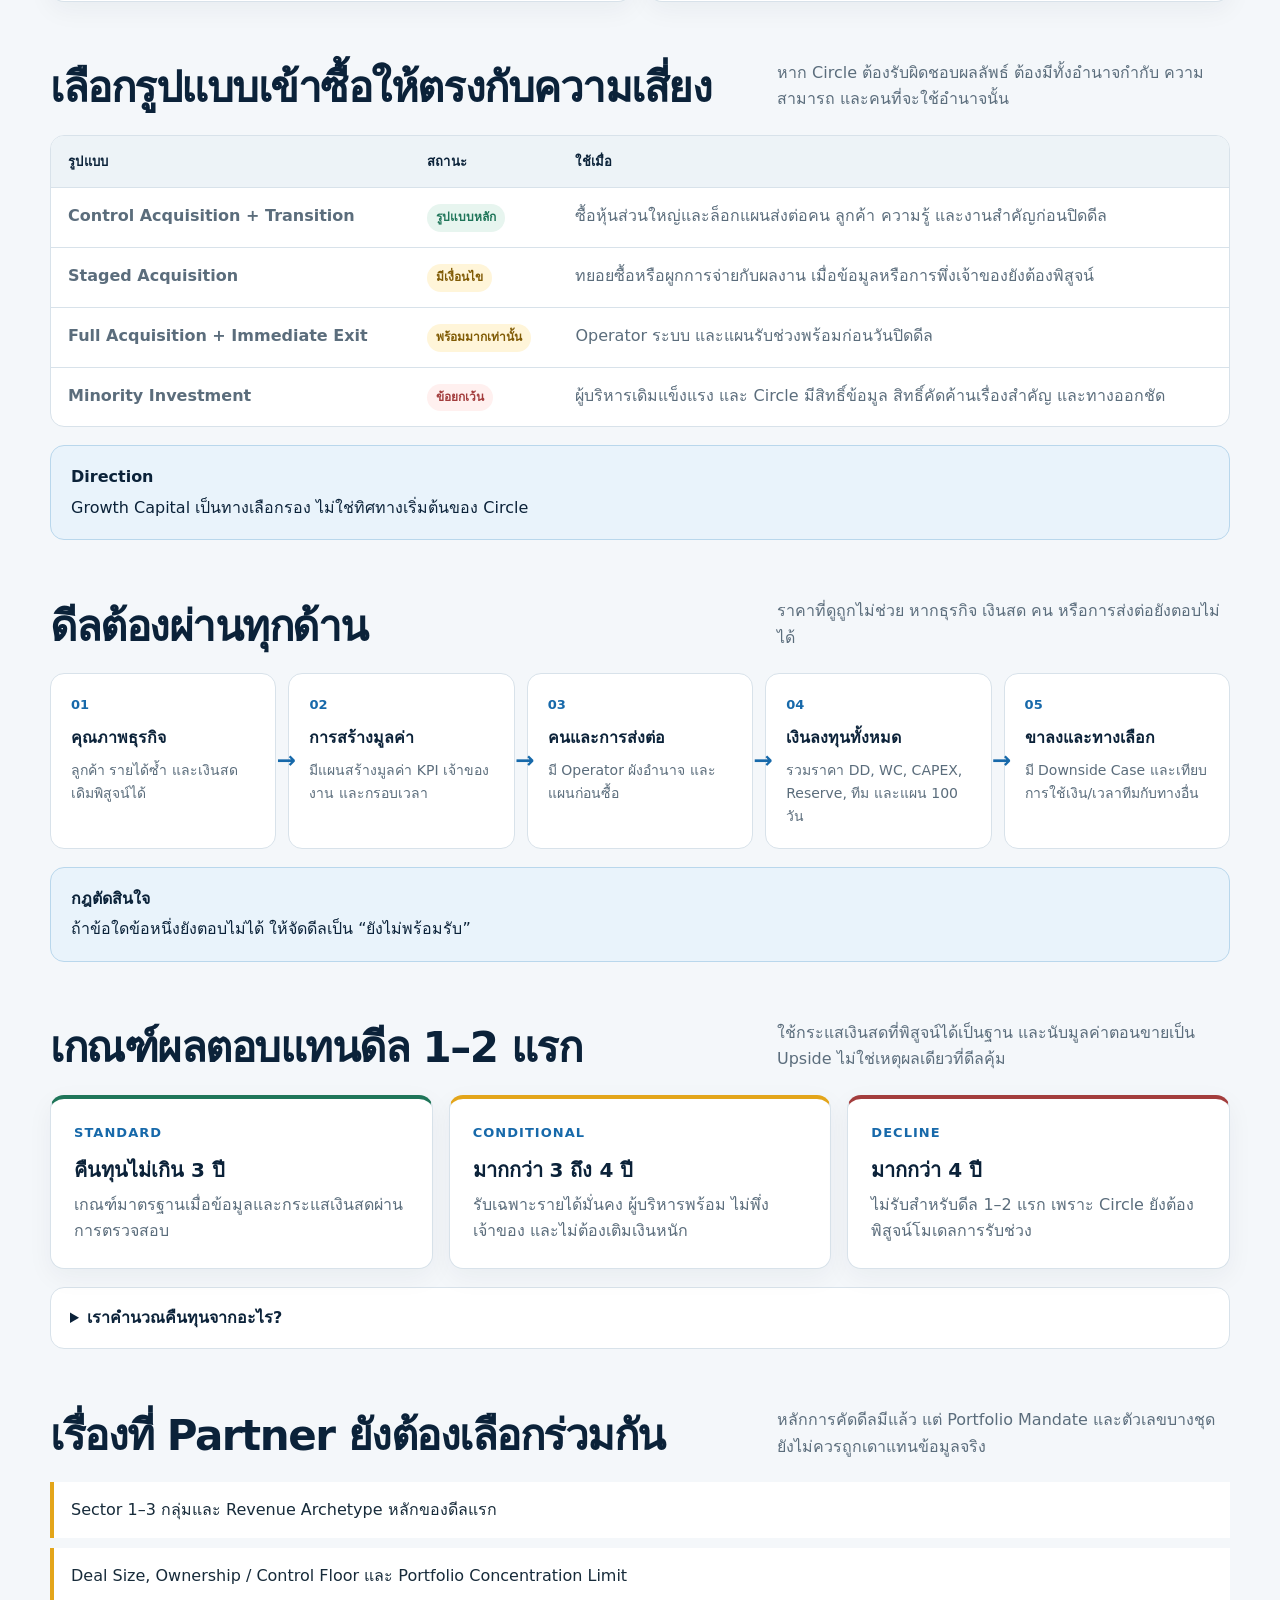
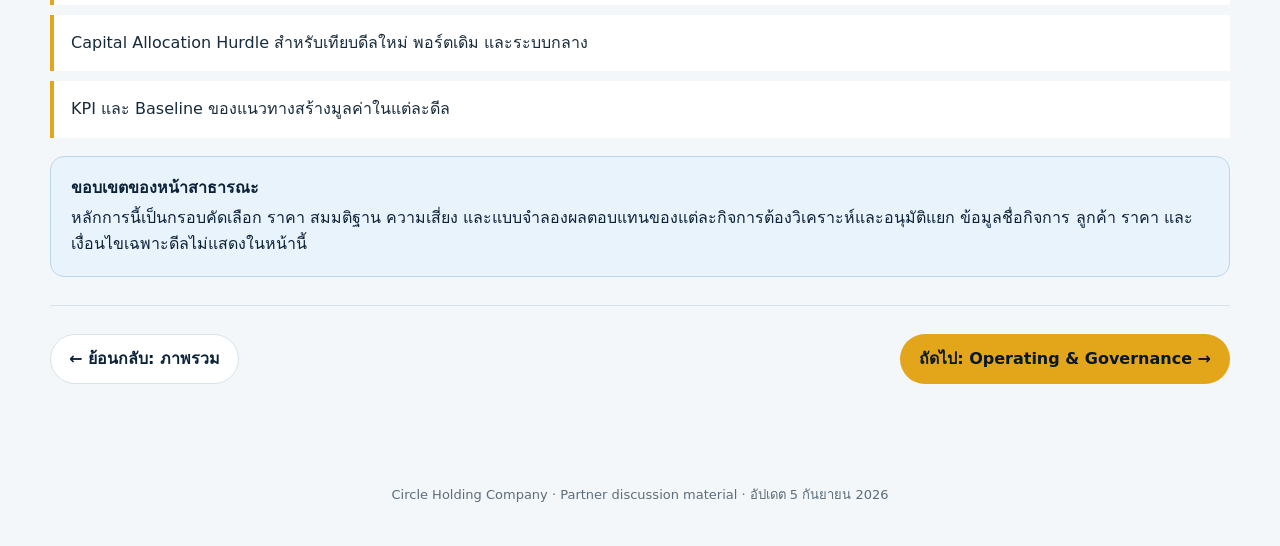
==== commit 808a23de: "Clarify value creation wording" ====
--- a/investment-model.html
+++ b/investment-model.html
@@ -30,12 +30,12 @@
     </section>
 
     <section class="section" id="target" aria-labelledby="target-title">
-      <div class="section-heading"><h2 id="target-title">กิจการที่ Circle มองหา</h2><p>ไม่เริ่มจากชื่ออุตสาหกรรมอย่างเดียว แต่เริ่มจากคุณภาพเงินสด การส่งต่อ และคันโยกที่ Circle ทำได้จริง</p></div>
+      <div class="section-heading"><h2 id="target-title">กิจการที่ Circle มองหา</h2><p>ไม่เริ่มจากชื่ออุตสาหกรรมอย่างเดียว แต่เริ่มจากคุณภาพเงินสด การส่งต่อ และสิ่งที่ Circle เข้าไปพัฒนาได้จริง</p></div>
       <div class="grid three">
         <article class="card blue"><h3>ลูกค้าและรายได้ซ้ำ</h3><p>มีสัญญา รอบบริการ หรือการสั่งซื้อซ้ำที่พิสูจน์ได้ ไม่ใช่ความหวังว่าจะหาลูกค้าได้ในอนาคต</p></article>
         <article class="card green"><h3>เงินสดตรวจสอบได้</h3><p>มี Normalized Positive Operating Cash Flow ที่กระทบยอดกับข้อมูลจริงได้ ไม่ใช้กำไรบัญชีหรือ EBITDA แทนเงินสด</p></article>
         <article class="card accent"><h3>งานทำเป็นระบบได้</h3><p>การขาย การส่งมอบ คุณภาพ การเงิน และการเก็บเงินมีขั้นตอนที่ทำให้ชัด ทำซ้ำ และสอนคนใหม่ได้</p></article>
-        <article class="card blue"><h3>มีคันโยกสร้างมูลค่า</h3><p>Circle ปิดช่องว่างได้จริง เช่น ผู้นำ SOP, KPI, Data, Sales, Procurement หรือ Working Capital</p></article>
+        <article class="card blue"><h3>เข้าไปสร้างมูลค่าได้ชัดเจน</h3><p>Circle ปิดช่องว่างได้จริง เช่น ผู้นำ SOP, KPI, Data, Sales, Procurement หรือ Working Capital</p></article>
         <article class="card green"><h3>มีคนรับช่วง</h3><p>มีผู้บริหารเดิม ผู้สืบทอด หรือ Operator ที่พร้อมถือ P&amp;L และงานประจำวันตั้งแต่ต้น</p></article>
         <article class="card accent"><h3>B2B เป็นขอบเขตเริ่มต้น</h3><p>สำรวจบริการตามสัญญา ผู้จัดจำหน่ายสินค้าใช้สิ้นเปลือง และบริการองค์กร—ยังไม่ใช่ Sector Mandate ถาวร</p></article>
       </div>
@@ -70,7 +70,7 @@
       <div class="section-heading"><h2 id="gate-title">ดีลต้องผ่านทุกด้าน</h2><p>ราคาที่ดูถูกไม่ช่วย หากธุรกิจ เงินสด คน หรือการส่งต่อยังตอบไม่ได้</p></div>
       <div class="flow">
         <div class="flow-step"><strong>คุณภาพธุรกิจ</strong><span>ลูกค้า รายได้ซ้ำ และเงินสดเดิมพิสูจน์ได้</span></div>
-        <div class="flow-step"><strong>การสร้างมูลค่า</strong><span>มีคันโยก KPI เจ้าของงาน และกรอบเวลา</span></div>
+        <div class="flow-step"><strong>การสร้างมูลค่า</strong><span>มีแผนสร้างมูลค่า KPI เจ้าของงาน และกรอบเวลา</span></div>
         <div class="flow-step"><strong>คนและการส่งต่อ</strong><span>มี Operator ผังอำนาจ และแผนก่อนซื้อ</span></div>
         <div class="flow-step"><strong>เงินลงทุนทั้งหมด</strong><span>รวมราคา DD, WC, CAPEX, Reserve, ทีม และแผน 100 วัน</span></div>
         <div class="flow-step"><strong>ขาลงและทางเลือก</strong><span>มี Downside Case และเทียบการใช้เงิน/เวลาทีมกับทางอื่น</span></div>
@@ -94,7 +94,7 @@
         <li>Sector 1–3 กลุ่มและ Revenue Archetype หลักของดีลแรก</li>
         <li>Deal Size, Ownership / Control Floor และ Portfolio Concentration Limit</li>
         <li>Capital Allocation Hurdle สำหรับเทียบดีลใหม่ พอร์ตเดิม และระบบกลาง</li>
-        <li>KPI และ Baseline ของคันโยกสร้างมูลค่าในแต่ละดีล</li>
+        <li>KPI และ Baseline ของแนวทางสร้างมูลค่าในแต่ละดีล</li>
       </ul>
     </section>
 
